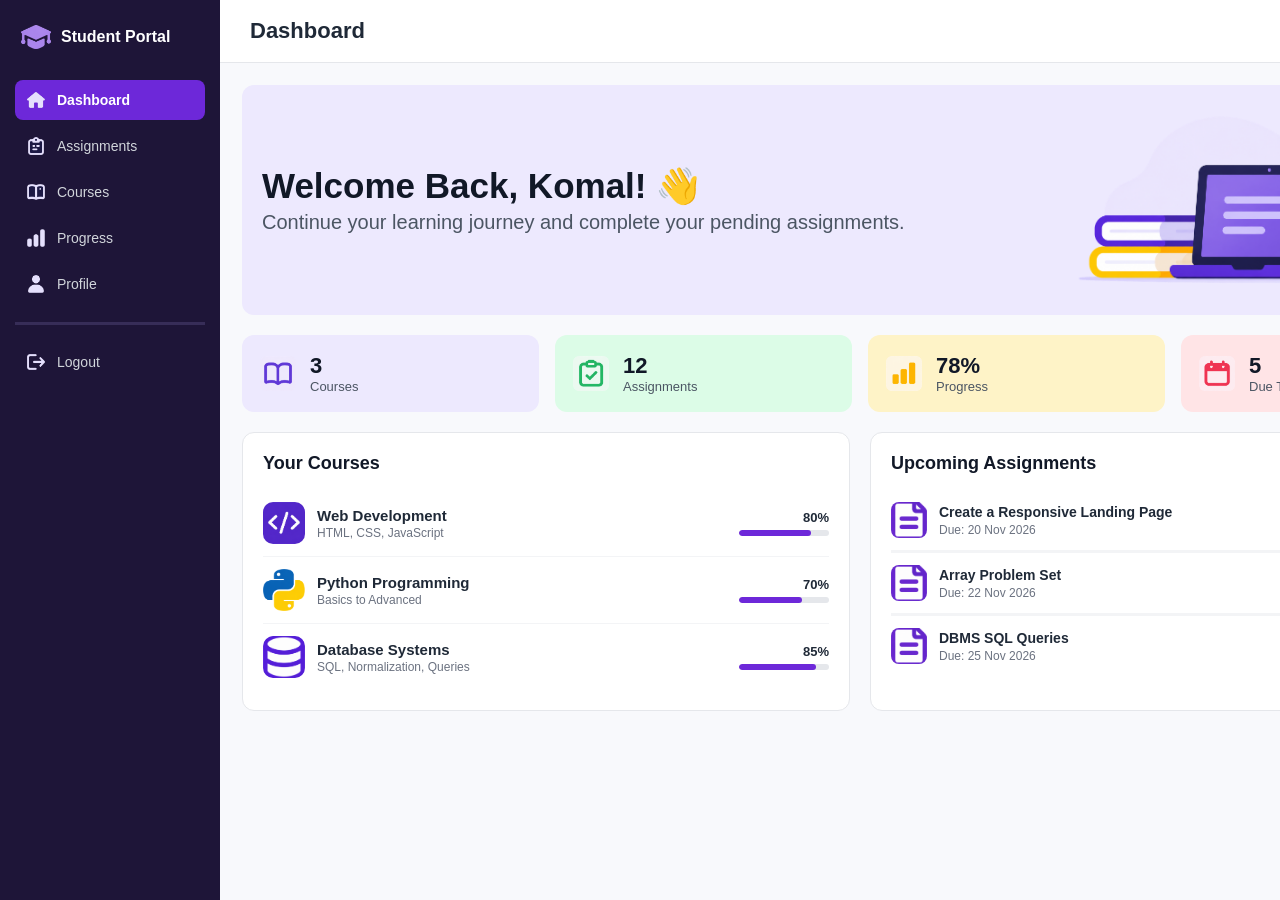
==== Students Submission/2601034_Komal_Chougule/Task2/index.html @ 039c27ba "Completed Task 2" ====
<!DOCTYPE html>
<html>
<head>
  <!-- Links the external CSS file -->
  <link rel="stylesheet" href="style.css">
</head>
<body>

  <!-- Sidebar + Main Area -->
  <div class="page">

    <!--left sidebar -->
    <div class="sidebar">
      <!-- Sidebar brand header -->
      <div class="sidebar-header">
        <img src="./Assets/17.png"class="logo-img">
        <div class="portal-title">Student Portal</div>
      </div>

      <!-- Main navigation links -->
      <ul class="nav-list">
        <li class="nav-item active">
          <img src="./Assets/13.png"class="nav-icon">
          <span>Dashboard</span>
        </li>
        <li class="nav-item">
          <img src="./Assets/12.png"class="nav-icon">
          <span>Assignments</span>
        </li>
        <li class="nav-item">
          <img src="./Assets/11.png" class="nav-icon">
          <span>Courses</span>
        </li>
        <li class="nav-item">
          <img src="./Assets/10.png" class="nav-icon">
          <span>Progress</span>
        </li>
        <li class="nav-item">
          <img src="./Assets/09.png"class="nav-icon">
          <span>Profile</span>
        </li>
      <hr class="sidebar-divider">
      <li class="logout-box">
        <img src="./Assets/08.png"class="nav-icon">
        <span>Logout</span>
      </li>
    </ul>
    </div>

    <!-- Right side main area-->
    <div class="main-area">

      <!-- Top Navbar -->
      <div class="navbar">
        <div class="dash">Dashboard</div>

        <div class="nav-right">
          <img src="./Assets/16.png" class = "bell">
          <img src="./Assets/15.png"class="profile-img">
          <span class="username">Komal</span>
        </div>
      </div>

      <!-- Main Page Content -->
      <div class="container">

        <!-- 1. Welcome Banner -->
        <div class="welcome-msg">
          <div>
            <h1>Welcome Back, Komal! 👋</h1>
            <p>Continue your learning journey and complete your pending assignments.</p>
          </div>
          <img src="./Assets/18.png"class="computer-img">
        </div>

        <!-- 2. Summary Stats Row (4 Cards) -->
        <div class="stats-row">
          <div class="stat-card card-purple">
            <img src="./Assets/04.png"class="stat-img">
            <div>
              <div class="stat-number">3</div>
              <div class="stat-label">Courses</div>
            </div>
          </div>

          <div class="stat-card card-green">
            <img src="./Assets/03.png"class="stat-img">
            <div>
              <div class="stat-number">12</div>
              <div class="stat-label">Assignments</div>
            </div>
          </div>

          <div class="stat-card card-yellow">
            <img src="./Assets/02.png"class="stat-img">
            <div>
              <div class="stat-number">78%</div>
              <div class="stat-label">Progress</div>
            </div>
          </div>

          <div class="stat-card card-pink">
            <img src="./Assets/01.png" class="stat-img">
            <div>
              <div class="stat-number">5</div>
              <div class="stat-label">Due This Week</div>
            </div>
          </div>
        </div>

        <!-- 3. Bottom Two-Column Section -->
        <div class="bottom-row">

          <!-- Left Panel: Your Courses -->
          <div class="panel">
            <h2>Your Courses</h2>

            <div class="course-item">
              <img src="./Assets/07.png" class="course-img">
              <div class="course-info">
                <div class="course-title">Web Development</div>
                <div class="course-sub">HTML, CSS, JavaScript</div>
              </div>
              <div class="course-progress">
                <div class="percent">80%</div>
                <div class="bar-bg">
                  <div class="bar-fill" style="width: 80%;"></div>
                </div>
              </div>
            </div>

            <div class="course-item">
              <img src="./Assets/06.png"class="course-img">
              <div class="course-info">
                <div class="course-title">Python Programming</div>
                <div class="course-sub">Basics to Advanced</div>
              </div>
              <div class="course-progress">
                <div class="percent">70%</div>
                <div class="bar-bg">
                  <div class="bar-fill" style="width: 70%;"></div>
                </div>
              </div>
            </div>

            <div class="course-item">
              <img src="./Assets/05.png"class="course-img">
              <div class="course-info">
                <div class="course-title">Database Systems</div>
                <div class="course-sub">SQL, Normalization, Queries</div>
              </div>
              <div class="course-progress">
                <div class="percent">85%</div>
                <div class="bar-bg">
                  <div class="bar-fill" style="width: 85%;"></div>
                </div>
              </div>
            </div>
          </div>

          <!-- Right Panel: Upcoming Assignments -->
          <div class="panel">
            <h2>Upcoming Assignments</h2>

            <div class="assignment-item">
              <img src="./Assets/14.png" class="doc-img">
              <div class="assignment-info">
                <div class="assignment-title">Create a Responsive Landing Page</div>
                <div class="assignment-date">Due: 20 Nov 2026</div>
              </div>
              <span class="badge">Pending</span>
            </div>

            <div class="assignment-item">
              <img src="./Assets/14.png"class="doc-img">
              <div class="assignment-info">
                <div class="assignment-title">Array Problem Set</div>
                <div class="assignment-date">Due: 22 Nov 2026</div>
              </div>
              <span class="badge">Pending</span>
            </div>

            <div class="assignment-item">
              <img src="./Assets/14.png" class="doc-img">
              <div class="assignment-info">
                <div class="assignment-title">DBMS SQL Queries</div>
                <div class="assignment-date">Due: 25 Nov 2026</div>
              </div>
              <span class="badge">Pending</span>
            </div>
          </div>
        </div>
      </div>
    </div>
  </div>
</body>
</html>
---- Students Submission/2601034_Komal_Chougule/Task2/style.css ----
/* Reset default spacing and set simple font */
* {
  box-sizing: border-box;
  margin: 0;
  padding: 0;
  font-family: Arial, sans-serif;
}

/* Main page background */
body {
  background-color: #f8f9fc;
  color: #1f2937;
  width : 1500px
}

/* ================= OVERALL LAYOUT ================= */
.page {
  display: flex; /* Sidebar on left, main content on right */
  min-height: 100vh;
}

/* ================= LEFT SIDEBAR ================= */
.sidebar {
  width: 220px;
  background-color: #1e1538; /* Dark purple sidebar */
  color: #ffffff;
  padding: 22px 15px;
  display: flex;
  flex-direction: column;
  justify-content: space-between; /* Pushes logout to bottom */
}

.sidebar-header {
  display: flex;
  align-items: center;
  gap: 10px;
  margin-bottom: 28px;
  padding: 0 6px;
}
.sidebar-divider {
  border: none;
  border-top: 3px solid #372d58;
  margin: 18px 0;
}

.logo-img {
  width: 30px;
  height: 30px;
  object-fit: contain;
}

.portal-title {
  font-size: 16px;
  font-weight: bold;
  line-height: 1.2;
}

/* Sidebar menu items */
.nav-list {
  list-style: none;
  flex: 1;
}

.nav-item {
  display: flex;
  align-items: center;
  gap: 12px;
  padding: 11px 12px;
  border-radius: 8px;
  margin-bottom: 6px;
  font-size: 14px;
  color: #d1d5db;
}

/* Active menu button highlight */
.nav-item.active {
  background-color: #6d28d9;
  color: #ffffff;
  font-weight: bold;
}

.nav-icon {
  width: 18px;
  height: 18px;
  object-fit: contain;
}
/* Logout link at bottom */
.logout-box {
  display: flex;
  align-items: center;
  gap: 12px;
  padding: 10px 12px;
  font-size: 14px;
  color: #d1d5db;
}

/* ================= RIGHT MAIN AREA ================= */
.main-area {
  flex: 1; /* Takes remaining width beside sidebar */
  display: flex;
  flex-direction: column;
}

/* Top Navbar */
.navbar {
  background-color: #ffffff;
  padding: 15px 30px;
  border-bottom: 1px solid #e5e7eb;
  display: flex;
  justify-content: space-between;
  align-items: center;
}

.dash {
  font-size: 22px;
  font-weight: bold;
}

.nav-right {
  display: flex;
  align-items: center;
  gap: 12px;
}
.bell {
  width: 30px;
  height: 30px;
  margin-right: 30px;
  object-fit: cover;
}

/* Profile picture */
.profile-img {
  width: 32px;
  height: 32px;
  border-radius: 50%;
  object-fit: cover;
}

.username {
  font-size: 14px;
  font-weight: bold;
}

/* ================= MAIN CONTAINER ================= */
.container {
  max-width: 1500px;
  width: 100%;
  margin: 22px auto;
  padding: 0 22px;
}

/* ================= Welcome Message ================= */
.welcome-msg {
  background-color: #ede9fe;
  border-radius: 12px;
  padding: 15px 20px;
  display: flex;
  justify-content: space-between;
  align-items: center;
  margin-bottom: 20px;
}

.welcome-msg h1 {
  font-size: 35px;
  margin-bottom: 4px;
  color: #111827;
}

.welcome-msg p {
  font-size: 20px;
  color: #4b5563;
}

.computer-img {
  width: 400px;
  height: 200px;
  object-fit: contain;
}

/* ================= STATS ROW (4 CARDS) ================= */
.stats-row {
  display: flex;
  gap: 16px;
  margin-bottom: 20px;
}

.stat-card {
  flex: 1;
  border-radius: 12px;
  padding: 18px;
  display: flex;
  align-items: center;
  gap: 14px;
}

/* Card background colors */
.card-purple { background-color: #ede9fe; }
.card-green  { background-color: #dcfce7; }
.card-yellow { background-color: #fef3c7; }
.card-pink   { background-color: #ffe4e6; }

.stat-img {
  width: 36px;
  height: 36px;
  object-fit: contain;
}

.stat-number {
  font-size: 22px;
  font-weight: bold;
  color: #111827;
}

.stat-label {
  font-size: 13px;
  color: #4b5563;
}

/* ================= BOTTOM TWO COLUMNS ================= */
.bottom-row {
  display: flex;
  gap: 20px;
}

.panel {
  flex: 1;
  background-color: #ffffff;
  border: 1px solid #e5e7eb;
  border-radius: 12px;
  padding: 20px;
}

.panel h2 {
  font-size: 18px;
  margin-bottom: 16px;
  color: #111827;
}

/* ================= COURSES LIST ================= */
.course-item {
  display: flex;
  align-items: center;
  justify-content: space-between;
  padding: 12px 0;
  border-bottom: 1px solid #f3f4f6;
}

.course-item:last-child {
  border-bottom: none;
}

.course-img {
  width: 42px;
  height: 42px;
  border-radius: 10px;
  object-fit: cover;
  margin-right: 12px;
}

.course-info {
  flex: 1;
}

.course-title {
  font-size: 15px;
  font-weight: bold;
}

.course-sub {
  font-size: 12px;
  color: #6b7280;
  margin-top: 2px;
}

/* Progress bar */
.course-progress {
  width: 90px;
  text-align: right;
}

.percent {
  font-size: 13px;
  font-weight: bold;
  margin-bottom: 5px;
}

.bar-bg {
  width: 100%;
  height: 6px;
  background-color: #e5e7eb;
  border-radius: 10px;
  overflow: hidden;
}

.bar-fill {
  height: 100%;
  background-color: #6d28d9;
  border-radius: 10px;
}

/* ================= ASSIGNMENTS LIST ================= */
.assignment-item {
  display: flex;
  align-items: center;
  justify-content: space-between;
  padding: 12px 0;
  border-bottom: 3px solid #f3f4f6;
}

.assignment-item:last-child {
  border-bottom: none;
}

.doc-img {
  width: 36px;
  height: 36px;
  border-radius: 8px;
  object-fit: cover;
  margin-right: 12px;
}

.assignment-info {
  flex: 1;
}

.assignment-title {
  font-size: 14px;
  font-weight: bold;
}

.assignment-date {
  font-size: 12px;
  color: #6b7280;
  margin-top: 3px;
}

/* Pending pill badge */
.badge {
  background-color: #ffe4e6;
  color: #e11d48;
  font-size: 12px;
  font-weight: bold;
  padding: 5px 10px;
  border-radius: 20px;
}
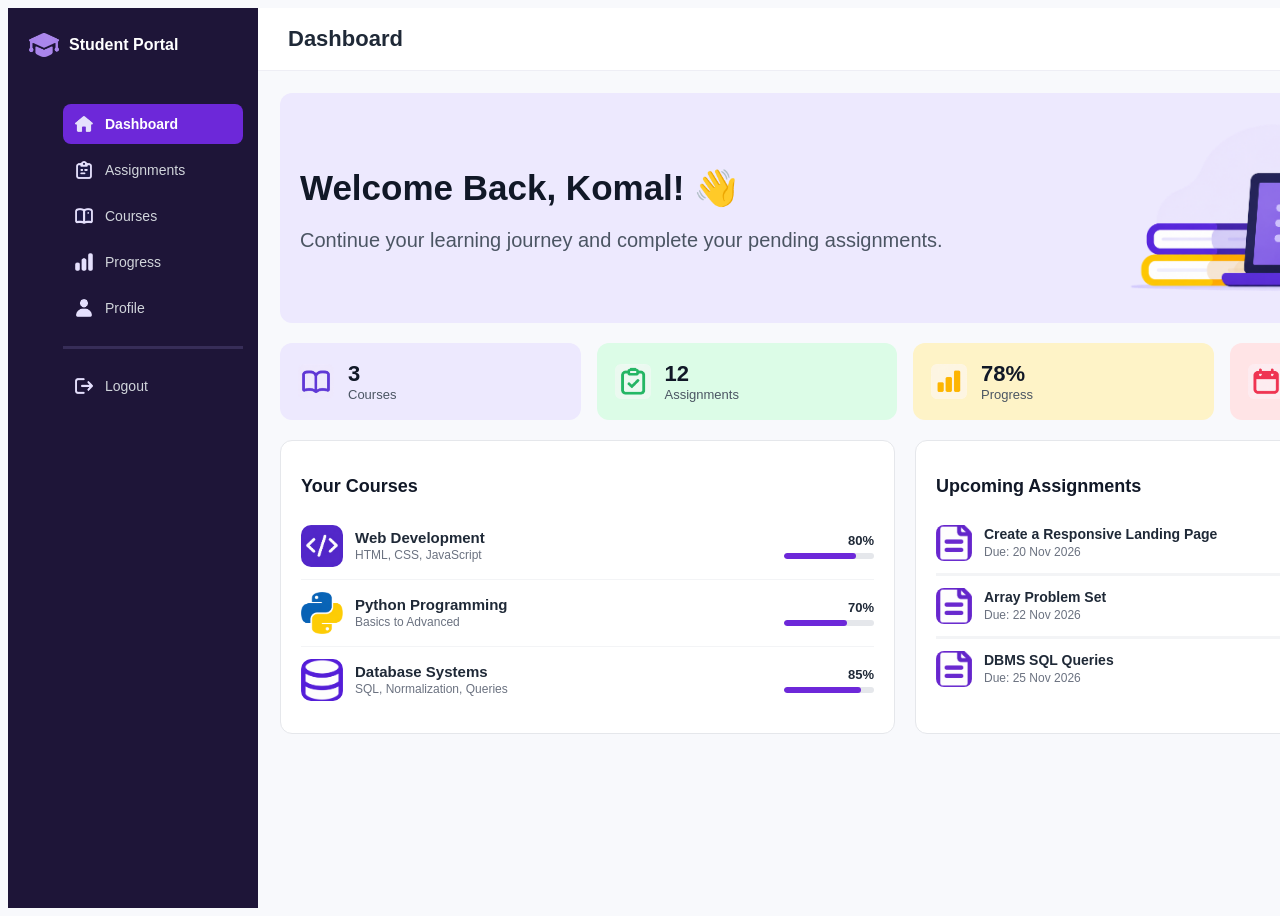
==== commit fd1c4b8c: "Completed Task 2" ====
--- a/Students Submission/2601034_Komal_Chougule/Task2/index.html
+++ b/Students Submission/2601034_Komal_Chougule/Task2/index.html
@@ -1,6 +1,7 @@
 <!DOCTYPE html>
 <html>
 <head>
+  <title>Task2</title>
   <!-- Links the external CSS file -->
   <link rel="stylesheet" href="style.css">
 </head>
@@ -11,8 +12,8 @@
 
     <!--left sidebar -->
     <div class="sidebar">
-      <!-- Sidebar brand header -->
-      <div class="sidebar-header">
+      <!-- Sidebar  header -->
+      <div class="header">
         <img src="./Assets/17.png"class="logo-img">
         <div class="portal-title">Student Portal</div>
       </div>
@@ -64,7 +65,7 @@
       <!-- Main Page Content -->
       <div class="container">
 
-        <!-- 1. Welcome Banner -->
+        <!-- 1. Welcome message -->
         <div class="welcome-msg">
           <div>
             <h1>Welcome Back, Komal! 👋</h1>
@@ -73,37 +74,36 @@
           <img src="./Assets/18.png"class="computer-img">
         </div>
 
-        <!-- 2. Summary Stats Row (4 Cards) -->
-        <div class="stats-row">
-          <div class="stat-card card-purple">
-            <img src="./Assets/04.png"class="stat-img">
+        <div class="row">
+          <div class="card card-purple">
+            <img src="./Assets/04.png"class="card-img">
             <div>
-              <div class="stat-number">3</div>
-              <div class="stat-label">Courses</div>
+              <div class="number">3</div>
+              <div class="label">Courses</div>
             </div>
           </div>
 
-          <div class="stat-card card-green">
-            <img src="./Assets/03.png"class="stat-img">
+          <div class="card card-green">
+            <img src="./Assets/03.png"class="card-img">
             <div>
-              <div class="stat-number">12</div>
-              <div class="stat-label">Assignments</div>
+              <div class="number">12</div>
+              <div class="label">Assignments</div>
             </div>
           </div>
 
-          <div class="stat-card card-yellow">
-            <img src="./Assets/02.png"class="stat-img">
+          <div class="card card-yellow">
+            <img src="./Assets/02.png"class="card-img">
             <div>
-              <div class="stat-number">78%</div>
-              <div class="stat-label">Progress</div>
+              <div class="number">78%</div>
+              <div class="label">Progress</div>
             </div>
           </div>
 
-          <div class="stat-card card-pink">
-            <img src="./Assets/01.png" class="stat-img">
+          <div class="card card-pink">
+            <img src="./Assets/01.png" class="card-img">
             <div>
-              <div class="stat-number">5</div>
-              <div class="stat-label">Due This Week</div>
+              <div class="number">5</div>
+              <div class="label">Due This Week</div>
             </div>
           </div>
         </div>
@@ -186,7 +186,7 @@
                 <div class="assignment-title">DBMS SQL Queries</div>
                 <div class="assignment-date">Due: 25 Nov 2026</div>
               </div>
-              <span class="badge">Pending</span>
+              <span class="pending">Pending</span>
             </div>
           </div>
         </div>
--- a/Students Submission/2601034_Komal_Chougule/Task2/style.css
+++ b/Students Submission/2601034_Komal_Chougule/Task2/style.css
@@ -1,64 +1,53 @@
-/* Reset default spacing and set simple font */
-* {
-  box-sizing: border-box;
-  margin: 0;
-  padding: 0;
-  font-family: Arial, sans-serif;
-}
-
 /* Main page background */
 body {
-  background-color: #f8f9fc;
-  color: #1f2937;
-  width : 1500px
-}
-
-/* ================= OVERALL LAYOUT ================= */
+  background-color: #f8f9fc; /* set background color of body */
+  color: #1f2937; /* set font color of all text */
+  width : 1500px; /* set width of page */
+  font-family: Arial, Helvetica, sans-serif; /* all content is used this font family*/
+}
 .page {
-  display: flex; /* Sidebar on left, main content on right */
-  min-height: 100vh;
-}
-
-/* ================= LEFT SIDEBAR ================= */
+  display: flex; /* Arranges items in a flexible row */
+  height: 100vh; /*set height */
+}
+
 .sidebar {
   width: 220px;
   background-color: #1e1538; /* Dark purple sidebar */
   color: #ffffff;
-  padding: 22px 15px;
-  display: flex;
-  flex-direction: column;
-  justify-content: space-between; /* Pushes logout to bottom */
-}
-
-.sidebar-header {
-  display: flex;
-  align-items: center;
-  gap: 10px;
-  margin-bottom: 28px;
+  padding: 22px 15px; /* set padding */
+  display: flex;
+  flex-direction: column; /* Arranges flex items vertically, from top to bottom */
+}
+
+.header {
+  display: flex;
+  align-items: center; /* items to the center*/
+  gap: 10px; /* gap between two items */
+  margin-bottom: 28px; /* set margin to bottom */
   padding: 0 6px;
 }
 .sidebar-divider {
-  border: none;
-  border-top: 3px solid #372d58;
+  border: none;  /* set border is none */
+  border-top: 3px solid #372d58; /* set border to top of the items */
   margin: 18px 0;
 }
 
 .logo-img {
   width: 30px;
   height: 30px;
-  object-fit: contain;
+  object-fit: contain; /* fit image without cropping */
 }
 
 .portal-title {
-  font-size: 16px;
-  font-weight: bold;
-  line-height: 1.2;
+  font-size: 16px; /* set size of text */
+  font-weight: bold;/* set thickness of text */
+  line-height: 1.2; /* set height of line */
 }
 
 /* Sidebar menu items */
 .nav-list {
-  list-style: none;
-  flex: 1;
+  list-style: none; /* set list style is none */
+  flex: 1; /* Allows the element to grow and occupy the available space in its flex container */
 }
 
 .nav-item {
@@ -107,7 +96,8 @@
   padding: 15px 30px;
   border-bottom: 1px solid #e5e7eb;
   display: flex;
-  justify-content: space-between;
+  justify-content: space-between; /* Distributes items with maximum space between them */
+  border-bottom: 1px solid #eeeeF5;
   align-items: center;
 }
 
@@ -177,14 +167,14 @@
   object-fit: contain;
 }
 
-/* ================= STATS ROW (4 CARDS) ================= */
-.stats-row {
+/* ================= ROW (4 CARDS) ================= */
+.row {
   display: flex;
   gap: 16px;
   margin-bottom: 20px;
 }
 
-.stat-card {
+.card {
   flex: 1;
   border-radius: 12px;
   padding: 18px;
@@ -199,19 +189,19 @@
 .card-yellow { background-color: #fef3c7; }
 .card-pink   { background-color: #ffe4e6; }
 
-.stat-img {
+.card-img {
   width: 36px;
   height: 36px;
   object-fit: contain;
 }
 
-.stat-number {
+.number {
   font-size: 22px;
   font-weight: bold;
   color: #111827;
 }
 
-.stat-label {
+.label {
   font-size: 13px;
   color: #4b5563;
 }
@@ -333,9 +323,7 @@
   color: #6b7280;
   margin-top: 3px;
 }
-
-/* Pending pill badge */
-.badge {
+.pending {
   background-color: #ffe4e6;
   color: #e11d48;
   font-size: 12px;
